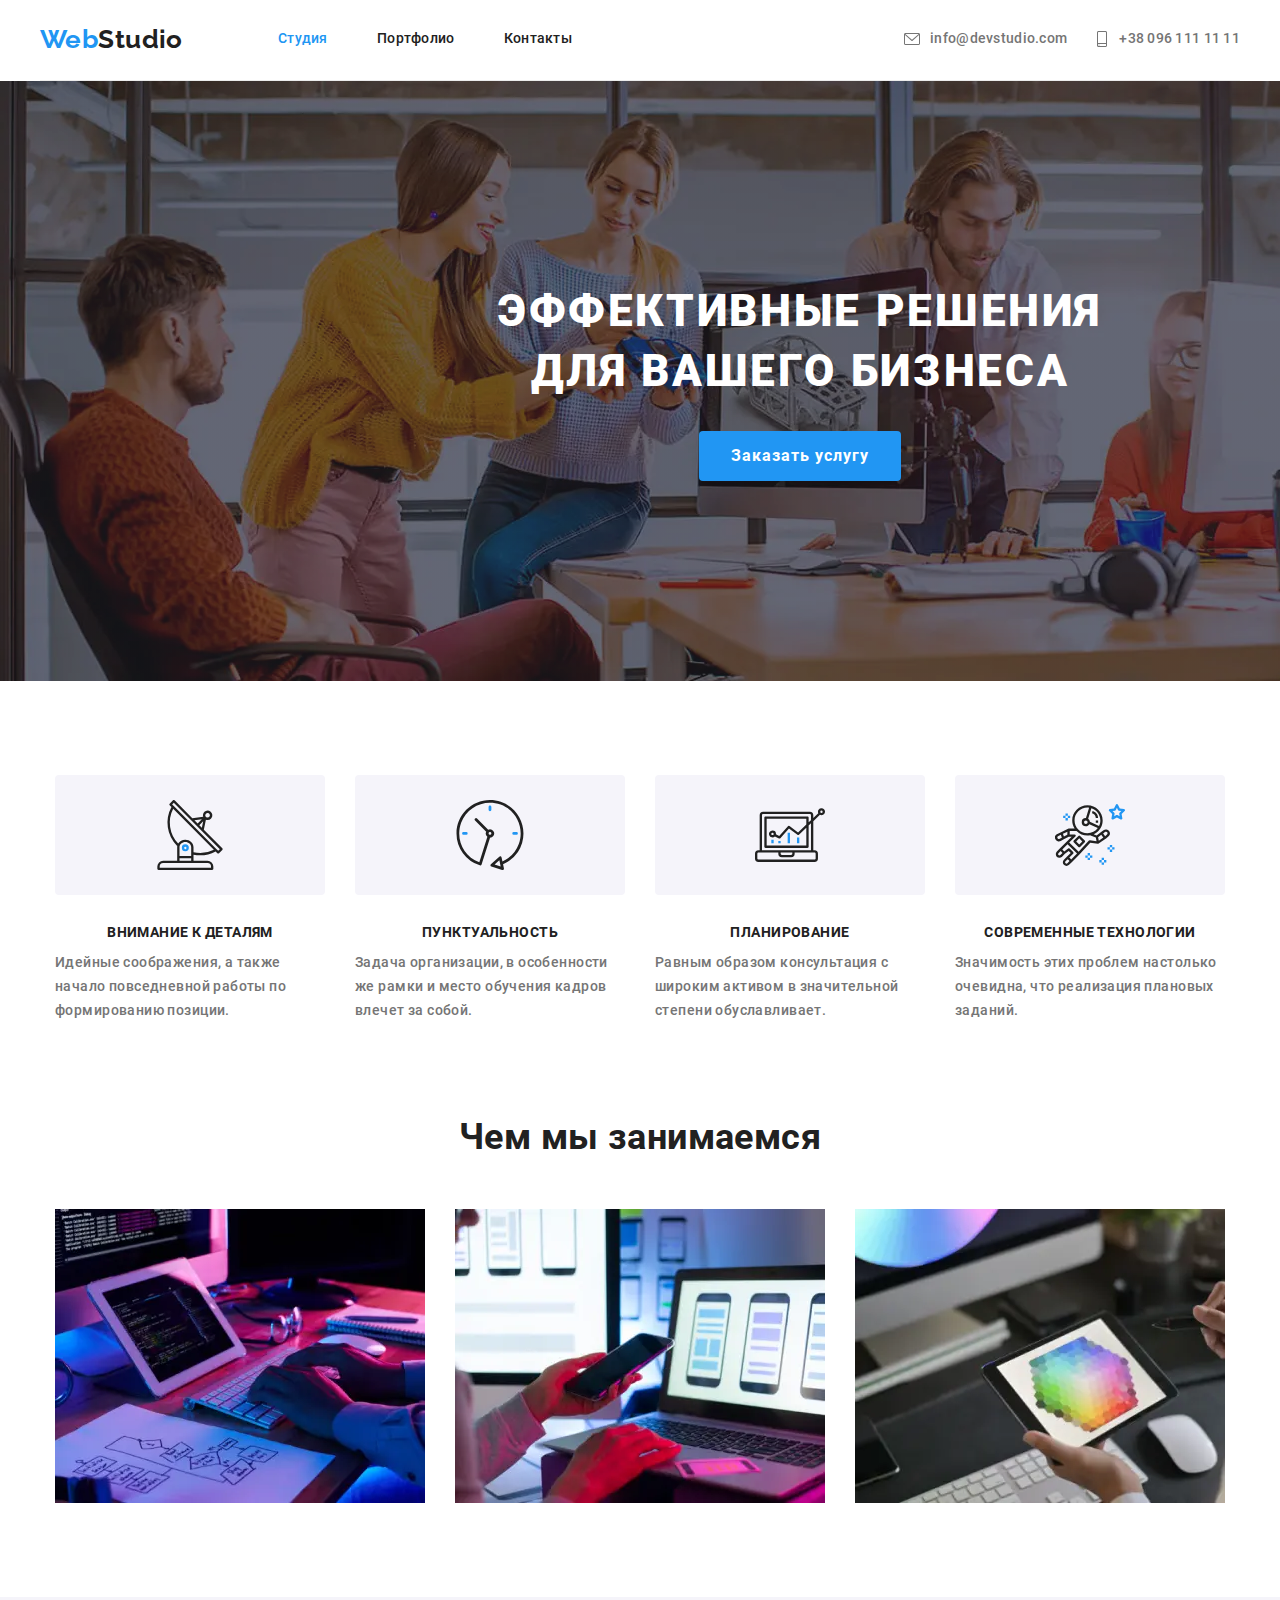
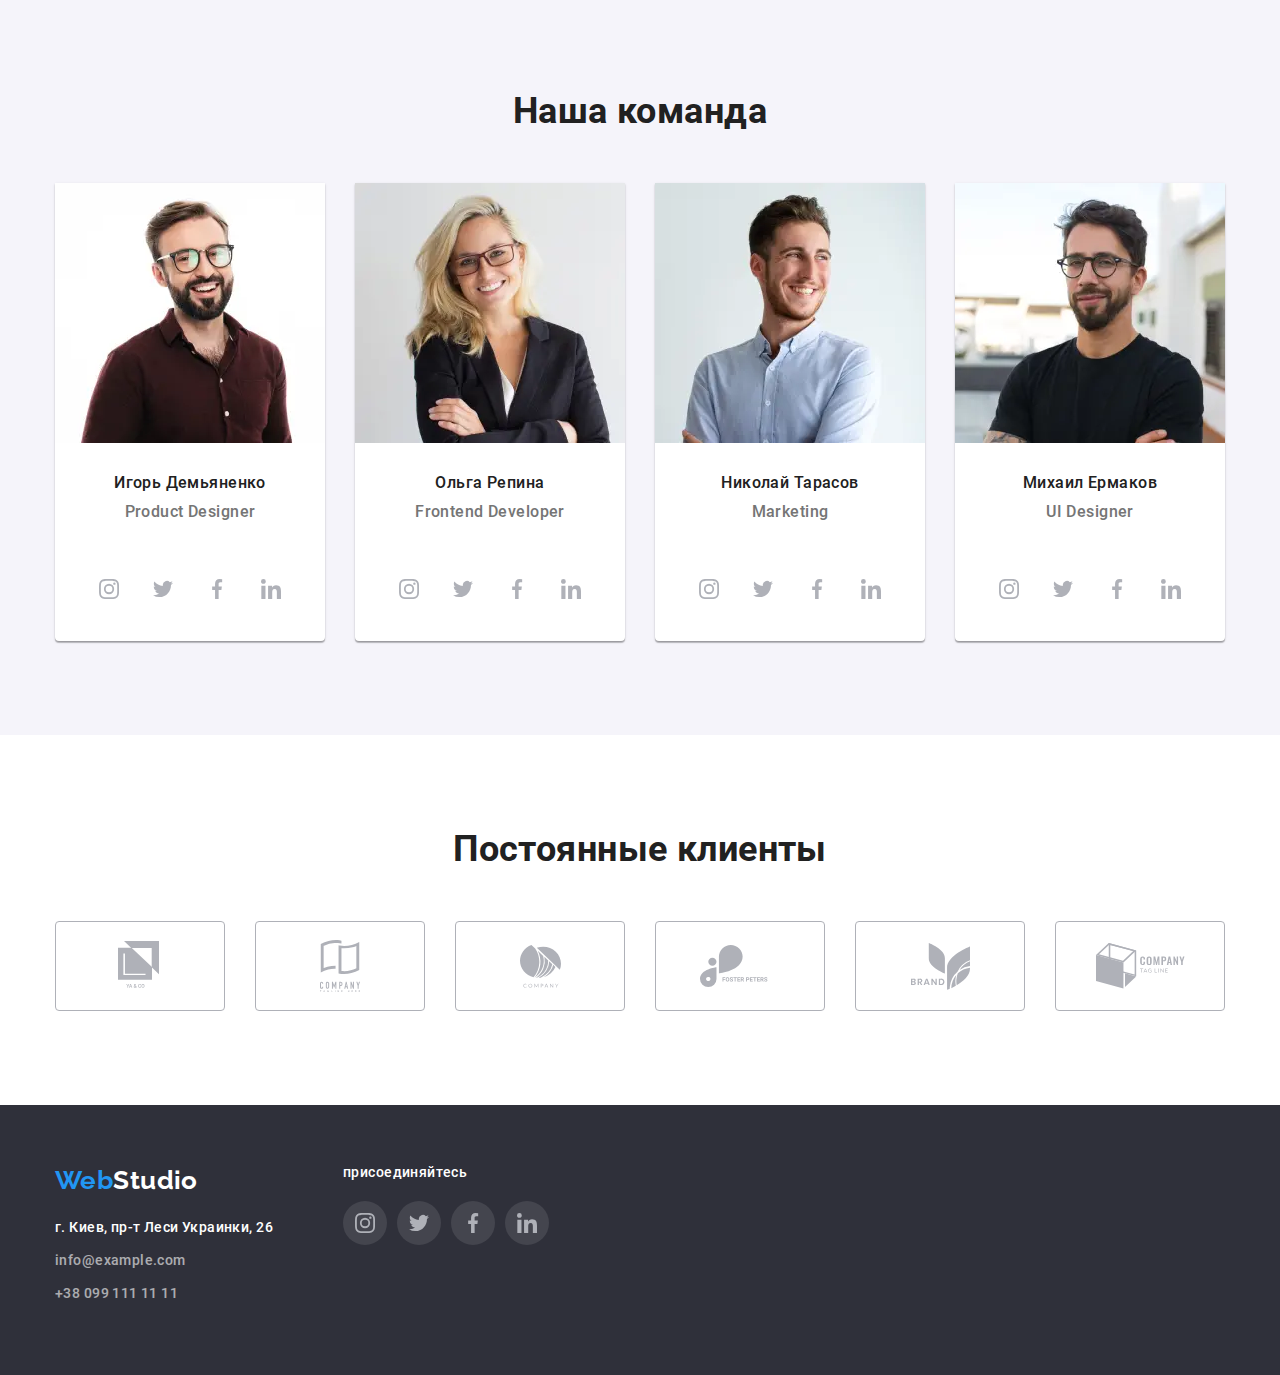
==== index.html @ 7d98d50f "Update index.html" ====
<!DOCTYPE html>
<html lang="ru-RU">
<head>
    <meta charset="UTF-8">
    <meta name="viewport" content="width=device-width, initial-scale=1.0">
    <link href="https://fonts.googleapis.com/css2?family=Raleway:wght@700&display=swap" rel="stylesheet">
    <link rel="stylesheet" href="https://cdnjs.cloudflare.com/ajax/libs/modern-normalize/1.0.0/modern-normalize.css">
    <link rel="stylesheet" href="./css/style.css">
    <title>Главная</title>
</head>
<body>
    <header>
        <div class="container flex-row">
            <nav>
                <a href="./index.html" class="logo"><span>Web</span>Studio</a>
                <ul class="main-links">
                    <li><a href="./index.html" class="active">Студия</a></li>
                    <li><a href="./portfolio.html">Портфолио</a></li>
                    <li><a href="./contacts.html">Контакты</a></li>
                </ul>
            </nav>
            <ul class="main-mail-tel">
                <li><a href="mailto:info@devstudio.com">
                        <svg class="main-mail">
                            <use href="../img/sprite-min.svg#envelope"></use>
                        </svg>
                        info@devstudio.com
                    </a>
                </li>
                <li><a href="tel:+380961111111">
                        <svg class="main-tel">
                            <use href="../img/sprite-min.svg#smartphone"></use>
                        </svg>
                        +38 096 111 11 11
                    </a>
                </li>
            </ul> 
        </div>
    </header>
    <main>
        <section class="bussines-solution">
            <div class="container hero">
                    <div class="content"> 
                    <h1>Эффективные решения для вашего бизнеса</h1>
                    <button type="button">Заказать услугу</button>
                </div>
            </div>
        </section>
        <section class="features">
            <div class="container">
                    <ul class="flex-row">
                        <li>
                            <div class="features-ico">
                                <svg class="features-ico-svg">
                                    <use href="../img/sprite-min.svg#antenna"></use>
                                </svg>
                            </div>
                            <h2 class="title">Внимание к деталям</h2>
                            <p>Идейные соображения, а также начало повседневной работы по формированию позиции.</p>
                        </li>
                        <li>
                            <div class="features-ico">
                                <svg class="features-ico-svg">
                                    <use href="../img/sprite-min.svg#clock"></use>
                                </svg>
                            </div>
                            <h2 class="title">Пунктуальность</h2>
                            <p>Задача организации, в особенности же рамки и место обучения кадров влечет за собой.</p>
                        </li>
                        <li>
                            <div class="features-ico">
                                <svg class="features-ico-svg">
                                    <use href="../img/sprite-min.svg#diagram"></use>
                                </svg>
                            </div>
                            <h2 class="title">Планирование</h2>
                            <p>Равным образом консультация с широким активом в значительной степени обуславливает.</p>
                        </li>
                        <li>
                            <div class="features-ico">
                                <svg class="features-ico-svg">
                                    <use href="../img/sprite-min.svg#astronaut"></use>
                                </svg>
                            </div>
                            <h2 class="title">Современные технологии</h2>
                            <p>Значимость этих проблем настолько очевидна, что реализация плановых заданий.</p>
                        </li>
                    </ul>
                    
            </div>   
        </section>    
        <section class="what-we-do">
            <div class="container">    
                <h2 class="title">Чем мы занимаемся</h2>
                <ul class="flex-row">
                    <li><img src="./img/box1.webp" alt="box1" width="370"></li>
                    <li><img src="./img/box2.webp" alt="box2" width="370"></li>
                    <li><img src="./img/box3.webp" alt="box3" width="370"></li>
                </ul>
            </div>
        </section>
        <section class="our-team">
            <div class="container">
                <h2 class="title">Наша команда</h2>
                <ul class="flex-row">
                    <li class="our-team-list">
                        <img src="./img/team/team_card1.webp" alt="team_card1" width="270">
                        <div class="our-team--info">
                            <span class="our-team--info-name">Игорь Демьяненко</span>
                            <span>Product Designer</span>
                        </div>
                        <div class="our-team--info-soc">
                            <ul class="flex-row">
                                <li>
                                    <a class="our-team--info-soclink" href="instagram.com">
                                        <svg class="soc-svg">
                                            <use href="../img/sprite-min.svg#instagram"></use>
                                        </svg>
                                    </a>
                                </li>
                                <li>
                                    <a class="our-team--info-soclink" href="twitter.com">
                                        <svg class="soc-svg">
                                            <use href="../img/sprite-min.svg#twitter"></use>
                                        </svg>
                                    </a>
                                </li>
                                <li>
                                    <a class="our-team--info-soclink" href="facebook.com">
                                        <svg class="soc-svg">
                                            <use href="../img/sprite-min.svg#facebook"></use>
                                        </svg>
                                    </a>
                                </li>
                                <li>
                                    <a class="our-team--info-soclink" href="linkedin.com">
                                        <svg class="soc-svg">
                                            <use href="../img/sprite-min.svg#linkedin"></use>
                                        </svg>
                                    </a>
                                </li>
                            </ul>
                        </div>
                    </li>
                    <li class="our-team-list">
                        <img src="./img/team/team_card2.webp" alt="team_card2" width="270">
                        <div class="our-team--info">
                            <span class="our-team--info-name">Ольга Репина</span>
                            <span>Frontend Developer</span>
                        </div>
                        <div class="our-team--info-soc">
                            <ul class="flex-row">
                                <li>
                                    <a class="our-team--info-soclink" href="instagram.com">
                                        <svg class="soc-svg">
                                            <use href="../img/sprite-min.svg#instagram"></use>
                                        </svg>
                                    </a>
                                </li>
                                <li>
                                    <a class="our-team--info-soclink" href="twitter.com">
                                        <svg class="soc-svg">
                                            <use href="../img/sprite-min.svg#twitter"></use>
                                        </svg>
                                    </a>
                                </li>
                                <li>
                                    <a class="our-team--info-soclink" href="facebook.com">
                                        <svg class="soc-svg">
                                            <use href="../img/sprite-min.svg#facebook"></use>
                                        </svg>
                                    </a>
                                </li>
                                <li>
                                    <a class="our-team--info-soclink" href="linkedin.com">
                                        <svg class="soc-svg">
                                            <use href="../img/sprite-min.svg#linkedin"></use>
                                        </svg>
                                    </a>
                                </li>
                            </ul>
                        </div>
                    </li>
                    <li class="our-team-list">
                        <img src="./img/team/team_card3.webp" alt="team_card3" width="270">
                        <div class="our-team--info">
                            <span class="our-team--info-name">Николай Тарасов</span>
                            <span>Marketing</span>
                        </div>
                        <div class="our-team--info-soc">
                            <ul class="flex-row">
                                <li>
                                    <a class="our-team--info-soclink" href="instagram.com">
                                        <svg class="soc-svg">
                                            <use href="../img/sprite-min.svg#instagram"></use>
                                        </svg>
                                    </a>
                                </li>
                                <li>
                                    <a class="our-team--info-soclink" href="twitter.com">
                                        <svg class="soc-svg">
                                            <use href="../img/sprite-min.svg#twitter"></use>
                                        </svg>
                                    </a>
                                </li>
                                <li>
                                    <a class="our-team--info-soclink" href="facebook.com">
                                        <svg class="soc-svg">
                                            <use href="../img/sprite-min.svg#facebook"></use>
                                        </svg>
                                    </a>
                                </li>
                                <li>
                                    <a class="our-team--info-soclink" href="linkedin.com">
                                        <svg class="soc-svg">
                                            <use href="../img/sprite-min.svg#linkedin"></use>
                                        </svg>
                                    </a>
                                </li>
                            </ul>
                        </div>
                    </li>
                    <li class="our-team-list">
                        <img src="./img/team/team_card4.webp" alt="team_card4" width="270">
                        <div class="our-team--info">
                            <span class="our-team--info-name">Михаил Ермаков</span>
                            <span>UI Designer</span>
                        </div>
                        <div class="our-team--info-soc">
                            <ul class="flex-row">
                                <li>
                                    <a class="our-team--info-soclink" href="instagram.com">
                                        <svg class="soc-svg">
                                            <use href="../img/sprite-min.svg#instagram"></use>
                                        </svg>
                                    </a>
                                </li>
                                <li>
                                    <a class="our-team--info-soclink" href="twitter.com">
                                        <svg class="soc-svg">
                                            <use href="../img/sprite-min.svg#twitter"></use>
                                        </svg>
                                    </a>
                                </li>
                                <li>
                                    <a class="our-team--info-soclink" href="facebook.com">
                                        <svg class="soc-svg">
                                            <use href="../img/sprite-min.svg#facebook"></use>
                                        </svg>
                                    </a>
                                </li>
                                <li>
                                    <a class="our-team--info-soclink" href="linkedin.com">
                                        <svg class="soc-svg">
                                            <use href="../img/sprite-min.svg#linkedin"></use>
                                        </svg>
                                    </a>
                                </li>
                            </ul>
                        </div>
                    </li>
                </ul>
            </div>
        </section>
        <section class="partnership">
            <div class="container">
                <h2 class="title">Постоянные клиенты</h2>
                <ul class="flex-row parthership-list">
                    <li>
                        <a href="" class="partner-link">
                            <svg class="partner-svg logo-1">
                                <use href="../img/sprite-min.svg#logo-1"></use>
                            </svg>
                        </a>
                    </li>
                    <li>
                        <a href="" class="partner-link">
                            <svg class="partner-svg logo-2">
                                <use href="../img/sprite-min.svg#logo-2"></use>
                            </svg>
                        </a>
                    </li>
                    <li>
                        <a href="" class="partner-link">
                            <svg class="partner-svg logo-3">
                                <use href="../img/sprite-min.svg#logo-3"></use>
                            </svg>
                        </a>
                    </li>
                    <li>
                        <a href="" class="partner-link">
                            <svg class="partner-svg logo-4">
                                <use href="../img/sprite-min.svg#logo-4"></use>
                            </svg>
                        </a>
                    </li>
                    <li>
                        <a href="" class="partner-link">
                            <svg class="partner-svg logo-5">
                                <use href="../img/sprite-min.svg#logo-5"></use>
                            </svg>
                        </a>
                    </li>
                    <li>
                        <a href="" class="partner-link">
                            <svg class="partner-svg logo-6">
                                <use href="../img/sprite-min.svg#logo-6"></use>
                            </svg>
                        </a>
                    </li>
                </ul>
            </div>
        </section>
    </main>
    <footer>
        <div class="container flex-row">
            <div class="flex-col">
                <a href="./index.html" class="footer logo"><span>Web</span>Studio</a>
                <address>
                    <ul class="flex-col">
                        <li class="address"> г. Киев, пр-т Леси Украинки, 26</li>
                        <li class="footer-mail-tel"><a href="mailto:info@example.com">info@example.com</a></li>
                        <li class="footer-mail-tel"><a href="tel:+380991111111">+38 099 111 11 11</a></li>
                    </ul>
                </address>
            </div>
                
            <div class="footer-soc">
                <span>присоединяйтесь</span>
                <ul class="flex-row">
                    <li>
                        <a class="footer-soclink" href="instagram.com">
                            <svg class="soc-svg">
                                <use href="../img/sprite-min.svg#instagram"></use>
                            </svg>
                        </a>
                    </li>
                    <li>
                        <a class="footer-soclink" href="twitter.com">
                            <svg class="soc-svg">
                                <use href="../img/sprite-min.svg#twitter"></use>
                            </svg>
                        </a>
                    </li>
                    <li>
                        <a class="footer-soclink" href="facebook.com">
                            <svg class="soc-svg">
                                <use href="../img/sprite-min.svg#facebook"></use>
                            </svg>
                        </a>
                    </li>
                    <li>
                        <a class="footer-soclink" href="linkedin.com">
                            <svg class="soc-svg">
                                <use href="../img/sprite-min.svg#linkedin"></use>
                            </svg>
                        </a>
                    </li>
                </ul>
            </div>
        </div>

    </footer>
</body>
</html>
---- css/style.css ----
html { box-sizing: border-box;}
*, *:before, *:after {
    box-sizing: inherit;
    
}
ul {margin:0;padding:0;list-style: none;}
img {display: block;}
a {color:inherit;}
a,a:hover,a:focus {text-decoration: none;}
button{border: none;color: currentColor;}
/* roboto-regular - latin_cyrillic */
@font-face {
  font-family: 'Roboto';
  font-style: normal;
  font-weight: 400;
  src: url('../fonts/roboto/roboto-v20-latin_cyrillic-regular.eot'); /* IE9 Compat Modes */
  src: local('Roboto'), local('Roboto-Regular'),
       url('../fonts/roboto/roboto-v20-latin_cyrillic-regular.eot?#iefix') format('embedded-opentype'), /* IE6-IE8 */
       url('../fonts/roboto/roboto-v20-latin_cyrillic-regular.woff2') format('woff2'), /* Super Modern Browsers */
       url('../fonts/roboto/roboto-v20-latin_cyrillic-regular.woff') format('woff'), /* Modern Browsers */
       url('../fonts/roboto/roboto-v20-latin_cyrillic-regular.ttf') format('truetype'), /* Safari, Android, iOS */
       url('../fonts/roboto/roboto-v20-latin_cyrillic-regular.svg#Roboto') format('svg'); /* Legacy iOS */
}
/* roboto-500 - latin_cyrillic */
@font-face {
  font-family: 'Roboto';
  font-style: normal;
  font-weight: 500;
  src: url('../fonts/roboto/roboto-v20-latin_cyrillic-500.eot'); /* IE9 Compat Modes */
  src: local('Roboto Medium'), local('Roboto-Medium'),
       url('../fonts/roboto/roboto-v20-latin_cyrillic-500.eot?#iefix') format('embedded-opentype'), /* IE6-IE8 */
       url('../fonts/roboto/roboto-v20-latin_cyrillic-500.woff2') format('woff2'), /* Super Modern Browsers */
       url('../fonts/roboto/roboto-v20-latin_cyrillic-500.woff') format('woff'), /* Modern Browsers */
       url('../fonts/roboto/roboto-v20-latin_cyrillic-500.ttf') format('truetype'), /* Safari, Android, iOS */
       url('../fonts/roboto/roboto-v20-latin_cyrillic-500.svg#Roboto') format('svg'); /* Legacy iOS */
}
/* roboto-700 - latin_cyrillic */
@font-face {
  font-family: 'Roboto';
  font-style: normal;
  font-weight: 700;
  src: url('../fonts/roboto/roboto-v20-latin_cyrillic-700.eot'); /* IE9 Compat Modes */
  src: local('Roboto Bold'), local('Roboto-Bold'),
       url('../fonts/roboto/roboto-v20-latin_cyrillic-700.eot?#iefix') format('embedded-opentype'), /* IE6-IE8 */
       url('../fonts/roboto/roboto-v20-latin_cyrillic-700.woff2') format('woff2'), /* Super Modern Browsers */
       url('../fonts/roboto/roboto-v20-latin_cyrillic-700.woff') format('woff'), /* Modern Browsers */
       url('../fonts/roboto/roboto-v20-latin_cyrillic-700.ttf') format('truetype'), /* Safari, Android, iOS */
       url('../fonts/roboto/roboto-v20-latin_cyrillic-700.svg#Roboto') format('svg'); /* Legacy iOS */
}
/* roboto-900 - latin_cyrillic */
@font-face {
  font-family: 'Roboto';
  font-style: normal;
  font-weight: 900;
  src: url('../fonts/roboto/roboto-v20-latin_cyrillic-900.eot'); /* IE9 Compat Modes */
  src: local('Roboto Black'), local('Roboto-Black'),
       url('../fonts/roboto/roboto-v20-latin_cyrillic-900.eot?#iefix') format('embedded-opentype'), /* IE6-IE8 */
       url('../fonts/roboto/roboto-v20-latin_cyrillic-900.woff2') format('woff2'), /* Super Modern Browsers */
       url('../fonts/roboto/roboto-v20-latin_cyrillic-900.woff') format('woff'), /* Modern Browsers */
       url('../fonts/roboto/roboto-v20-latin_cyrillic-900.ttf') format('truetype'), /* Safari, Android, iOS */
       url('../fonts/roboto/roboto-v20-latin_cyrillic-900.svg#Roboto') format('svg'); /* Legacy iOS */
}

:root {
    --document-background:#E5E5E5;
    --white: #fff;
    --active-link: #2196F3;
    --text-dark:#212121;
    --text-grey:#757575;
    --background-dark:#2F303A;
    --background-grey:#F5F4FA;
    --border-grey:#eee;
    --svg-fill: #AFB1B8;
}

html {
    width: 100%;
    background: var(--document-background);
}
body {
    font: 500 14px/1.14 Roboto;
    letter-spacing: 0.03em;
    color: var(--text-grey);
    background:var(--white);
}
header {
    width: 100%;
    
    
}
header .container {
    padding: 24px 0 25px;
    border-bottom: 1px solid #ECECEC;
}
.hidden {
    position: absolute !important;
    clip: rect(1px 1px 1px 1px);
    clip: rect(1px, 1px, 1px, 1px);
    padding: 0 !important;
    border: 0 !important;
    height: 1px !important;
    width: 1px !important;
    overflow: hidden;
}
.container {
    width: 1200px;
    margin: 0 auto;
    padding: 0 15px;
}
.flex-row {
    display: flex;
    justify-content: space-between;
}
.flex-col {
    display: flex;
    flex-direction: column;
}
nav {
    display: flex;
    justify-content: space-between;
    align-items: center;
    width: 532px;

}
.logo {
    width: 145px;
    color: var(--text-dark);
    font: 700 26px/1.19 'Raleway', sans-serif;
}

.logo span {color: var(--active-link);}

.main-links {
    display: flex;
    justify-content: space-between;
    width: 294px;
    padding: 0;
}

.main-links li a {color: var(--text-dark);letter-spacing: 0.02em;}
.main-links li a:hover,
.main-links li a:focus,
.main-links li a.active {
    color: var(--active-link);
}
.main-mail-tel {
    display: flex;
    justify-content: space-between;
    align-items: center;
    letter-spacing: 0.02em;
}
.main-mail-tel li:not(:last-child) {
    margin-right: 30px;
}
.main-mail-tel li a {
    display: flex;
    justify-content: center;
    align-items: center;
}
.main-mail-tel li a:hover,
.main-mail-tel li a:focus,
.main-mail-tel li a:hover svg,
.main-mail-tel li a:focus svg{
    color: var(--active-link);
    fill: var(--active-link);
}
.main-mail {
    display: block;
    width: 16px;
    height: 12px;
    margin-right: 10px;
    fill: var(--text-grey);
}
.main-tel {
    display: block;
    width: 12px;
    height: 16px;
    margin-right: 10px;
    fill: var(--text-grey);
}
.title {
    margin-top: 0;
    margin-bottom: 50px;
    color: var(--text-dark);
    font-size: 36px;
    line-height: 1.166;
    text-align: center;
}
.bussines-solution {
    width: 100%;
    text-align: center;
}
.bussines-solution .content {
    padding: 200px 0;
}
.hero {
    width: 1600px;;
    background: linear-gradient(rgba(47, 48, 58, 0.4), rgba(47, 48, 58, 0.4) 100%), url('../img/hero-img.webp') center no-repeat;
    background-size: contain;
}
.bussines-solution h1 {
    width: 696px;
    margin: 0 auto 30px;
    color: var(--white);
    text-align: center;
    font: 900 44px/1.37 Roboto;
    letter-spacing: 0.06em;
    text-transform: uppercase;
}
.bussines-solution button {
    padding: 10px 32px;
    color: var(--white);
    font: 700 16px/1.875 Roboto;
    letter-spacing: 0.06em;
    border-radius: 4px;
    background: var(--active-link);
    box-shadow: 0px 4px 4px rgba(0, 0, 0, 0.15);
}
.bussines-solution button:hover,
.bussines-solution button:focus {
    color: var(--active-link);
    border: 1px solid currentColor;
    background: var(--white);
    padding: 9px 31px;
}
.features {
    padding: 94px 0 47px;
    letter-spacing: 0.03em;
}
.features-ico {
    display: flex;
    justify-content: center;
    align-items: center;
    background: #F5F4FA;
    border-radius: 4px;
    text-align: center;
    padding: 25px 0;
    margin-bottom: 30px;
}
.features-ico-svg {
    display: block;
    width: 70px;
    height: 70px;
}
.features .title {
    margin: 0 0 10px;
    color: var(--text-dark);
    font: inherit;
    font-weight: 700;
    text-transform: uppercase;
}
.features li {width: 270px;}

.features p {
    margin: 0;
    line-height: 1.71;
}
.what-we-do {
    padding: 47px 0 94px;
    text-align: center;
}
.what-we-do h2 {margin: 0 auto 50px;}

.what-we-do li {width: 370px;}

.our-team {
    padding: 94px 0;
    background: var(--background-grey);
    text-align: center;
}

.our-team-list {
    width: 270px;
    padding-bottom: 30px;
    background: var(--white);
    box-shadow: 0px 1px 3px rgba(0, 0, 0, 0.12), 0px 1px 1px rgba(0, 0, 0, 0.14), 0px 2px 1px rgba(0, 0, 0, 0.2);
    border-radius: 0px 0px 4px 4px;
}
.our-team--info {
    display: flex;
    flex-direction: column;
    margin-bottom: 16px;
    padding: 30px 0;
    font: 500 16px/1.187 Roboto;
}

.our-team--info-soc {
    padding: 0 32px;
}
.our-team--info-soclink {
    display: flex;
    justify-content: center;
    align-items: center;
    width: 44px;
    height: 44px;

    
}
.soc-svg {
    display: block;
    width: 20px;
    height: 20px;
    fill: var(--svg-fill);
    
}
.our-team--info-soclink:hover,
.our-team--info-soclink:focus {
    border-radius: 50%;
    background: var(--active-link);
    
}
.our-team--info-soclink:hover .soc-svg,
.our-team--info-soclink:focus .soc-svg {
    fill: var(--white);
}
.our-team--info-name {
    margin-bottom: 10px;
    color: var(--text-dark);
}

.filter {
    display: flex;
    justify-content: center;
    margin-bottom: 50px;
}   
.filter button {
    margin-right: 8px;
    padding: 6px 22px;
    border-radius: 4px;
    text-align: center;
    color: var(--text-dark); 
    font: 16px/1.62 Roboto;
    background: var(--background-grey);
}
.filter button:hover,
.filter button:focus {
    color: var(--white);
    background: var(--active-link);
    box-shadow: 0px 3px 1px rgba(0, 0, 0, 0.1), 0px 1px 2px rgba(0, 0, 0, 0.08), 0px 2px 2px rgba(0, 0, 0, 0.12);
}
.portfolio {
    padding: 94px 0 64px;
}
.portfolio-list {
    display: flex;
    flex-wrap: wrap;
    justify-content: space-between;
    align-content: space-between;
    
    /* margin: 50px -30px -30px 0; */
}
.portfolio-list-item:hover {
    box-shadow: 0px 1px 1px rgba(0, 0, 0, 0.12), 0px 4px 4px rgba(0, 0, 0, 0.06), 1px 4px 6px rgba(0, 0, 0, 0.16);
}
.portfolio-list-item {
    width: 370px;
    margin-bottom: 30px;
    border: 1px solid var(--border-grey);
}
.portfolio-list-item img {
    display: block;
    width: 370px;
    height: 294px;
}
.portfolio-list-item-info {
    margin: 20px 24px;
    flex-direction: column;    
}
.portfolio-list-item-info li {
    margin-bottom: 4px;  
    font-weight: 700;
    font-size: 18px;
    line-height: 2;
    letter-spacing: 0.06em;
    color: var(--text-dark);
}
.portfolio-list-item-info li:last-child {   
    font-weight: normal;
    font-size: 16px;
    line-height: 1.875;
    letter-spacing: 0.03em;
    color: var(--text-grey);
}
.partnership {
    padding: 94px 0;
}
.partnership h2 {
    margin-bottom: 50px;
}
.parthership-list li:not(:last-child){
    margin-right: 30px;
}
.partner-link {
    display: flex;
    justify-content: center;
    align-items: center;
    text-align: center;
    border: 1px solid var(--svg-fill);
    border-radius: 4px;
    width: 170px;
    height: 90px;
}
.partner-link:hover,
.partner-link:focus {
    border: 1px solid var(--active-link);
}
.partner-link:hover .partner-svg,
.partner-link:focus .partner-svg {
    fill: var(--active-link);
}
.partner-svg {
    display: block;
    fill: var(--svg-fill);
}
.partner-svg.logo-1 {
    width:45px;
    height:50px; 
}
.partner-svg.logo-2 {
    width:40px;
    height:52px; 
}
.partner-svg.logo-3 {
    width:41px;
    height:43px; 
}
.partner-svg.logo-4 {
    width:80px;
    height:43px; 
}
.partner-svg.logo-5 {
    width:59px;
    height:47px; 
}
.partner-svg.logo-6 {
    width:89px;
    height:46px; 
}

footer {
    padding:  60px 0 60px;
    background: var(--background-dark);
}
footer address {
    margin-right: 70px;
}
address li { margin-bottom: 9px;}
address li, address a {
    color: var(--white);
    font-style: normal;
    line-height: 1.71;
}

.footer-mail-tel a{opacity: 0.6;}
.footer-mail-tel a:hover,
.footer-mail-tel a:focus{
    color: var(--active-link);
    opacity: 1;
}
.footer.logo {
    margin-bottom: 20px;
    color: var(--white);
}
footer .container {
    justify-content: flex-start;
}
.footer-soc span {
    display: block;
    margin-bottom: 20px;
    color: var(--white);
}
.footer-soc li:not(:last-child) {
    margin-right: 10px;
}
.footer-soclink {
    display: flex;
    justify-content: center;
    align-items: center;
    width: 44px;
    height: 44px;  
    background: rgba(255, 255, 255, 0.1);
    border-radius: 50%;
}
.footer-soclink:hover,
.footer-soclink:focus {
    background: var(--active-link);  
}
.soc-svg {
    display: block;
    width: 20px;
    height: 20px;
    fill: var(--svg-fill);
}
.footer-soclink:hover .soc-svg,
.footer-soclink:focus .soc-svg {
    fill: var(--white);
}
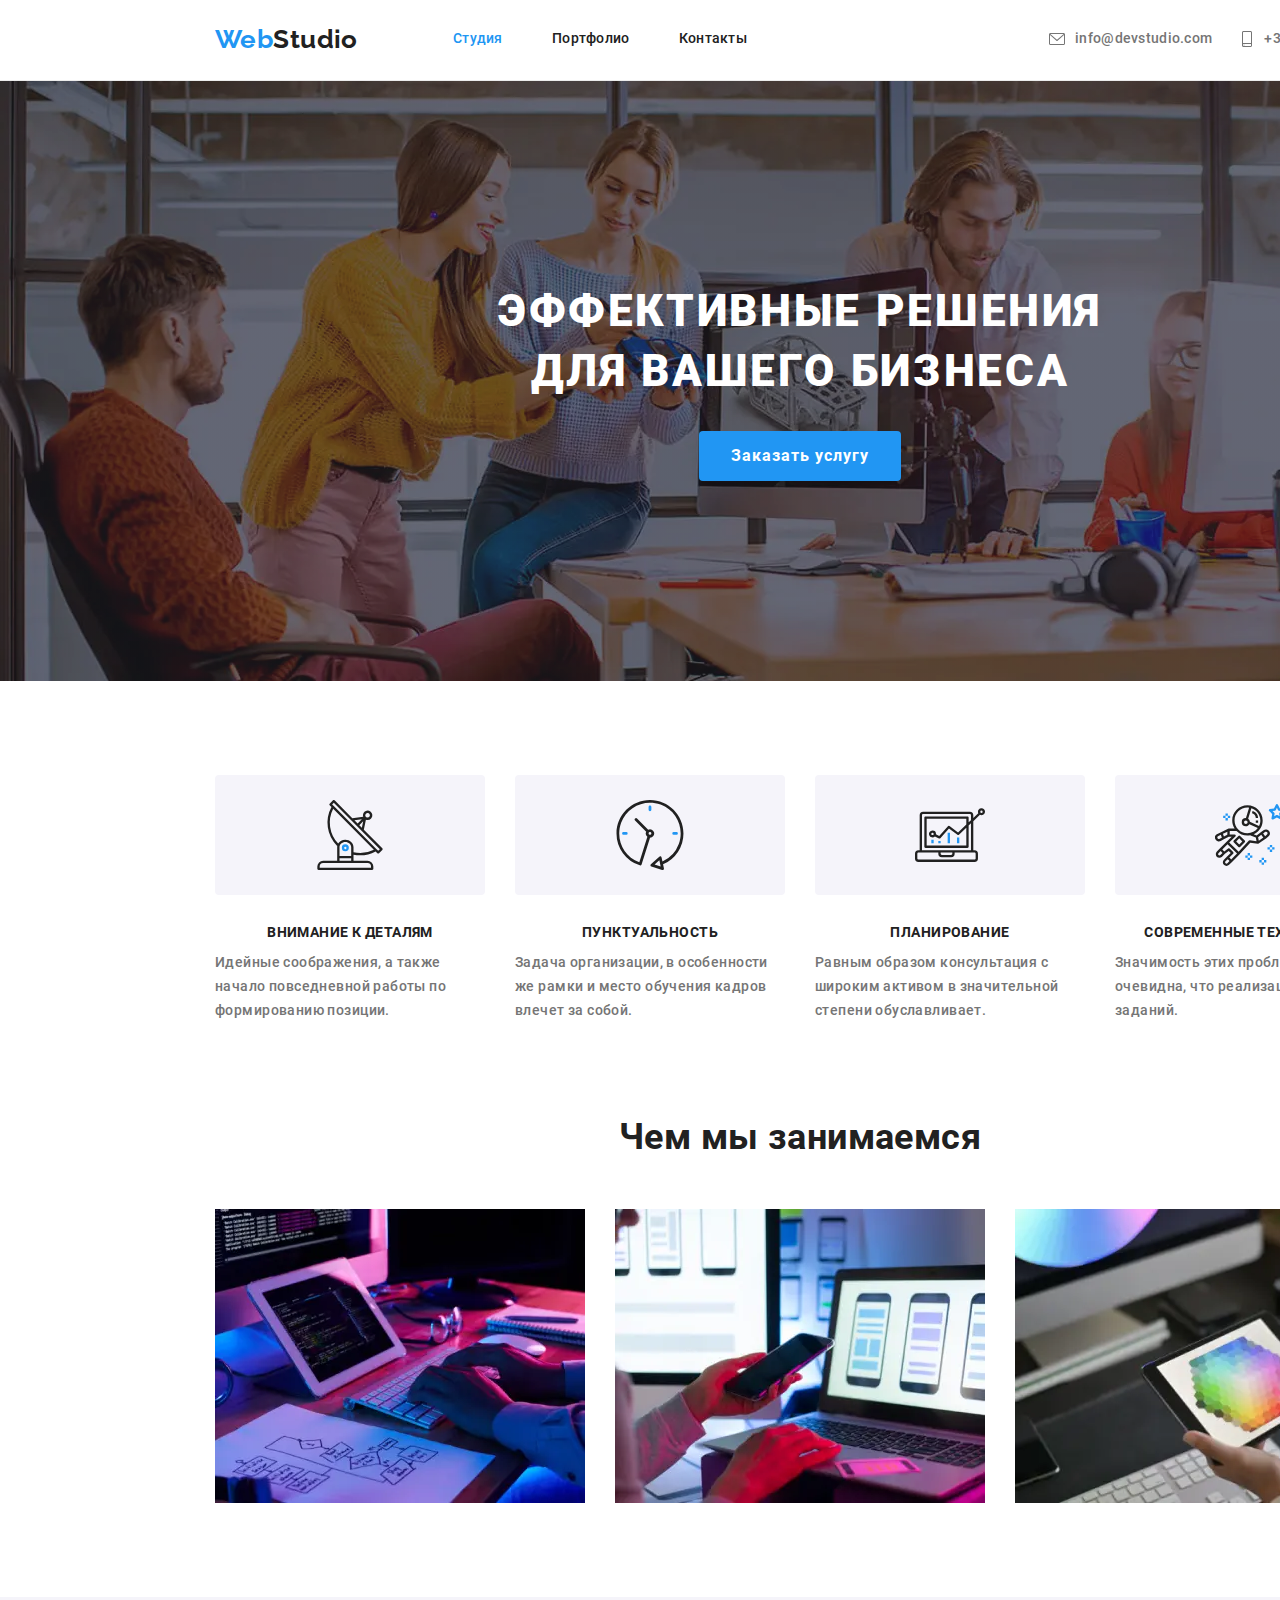
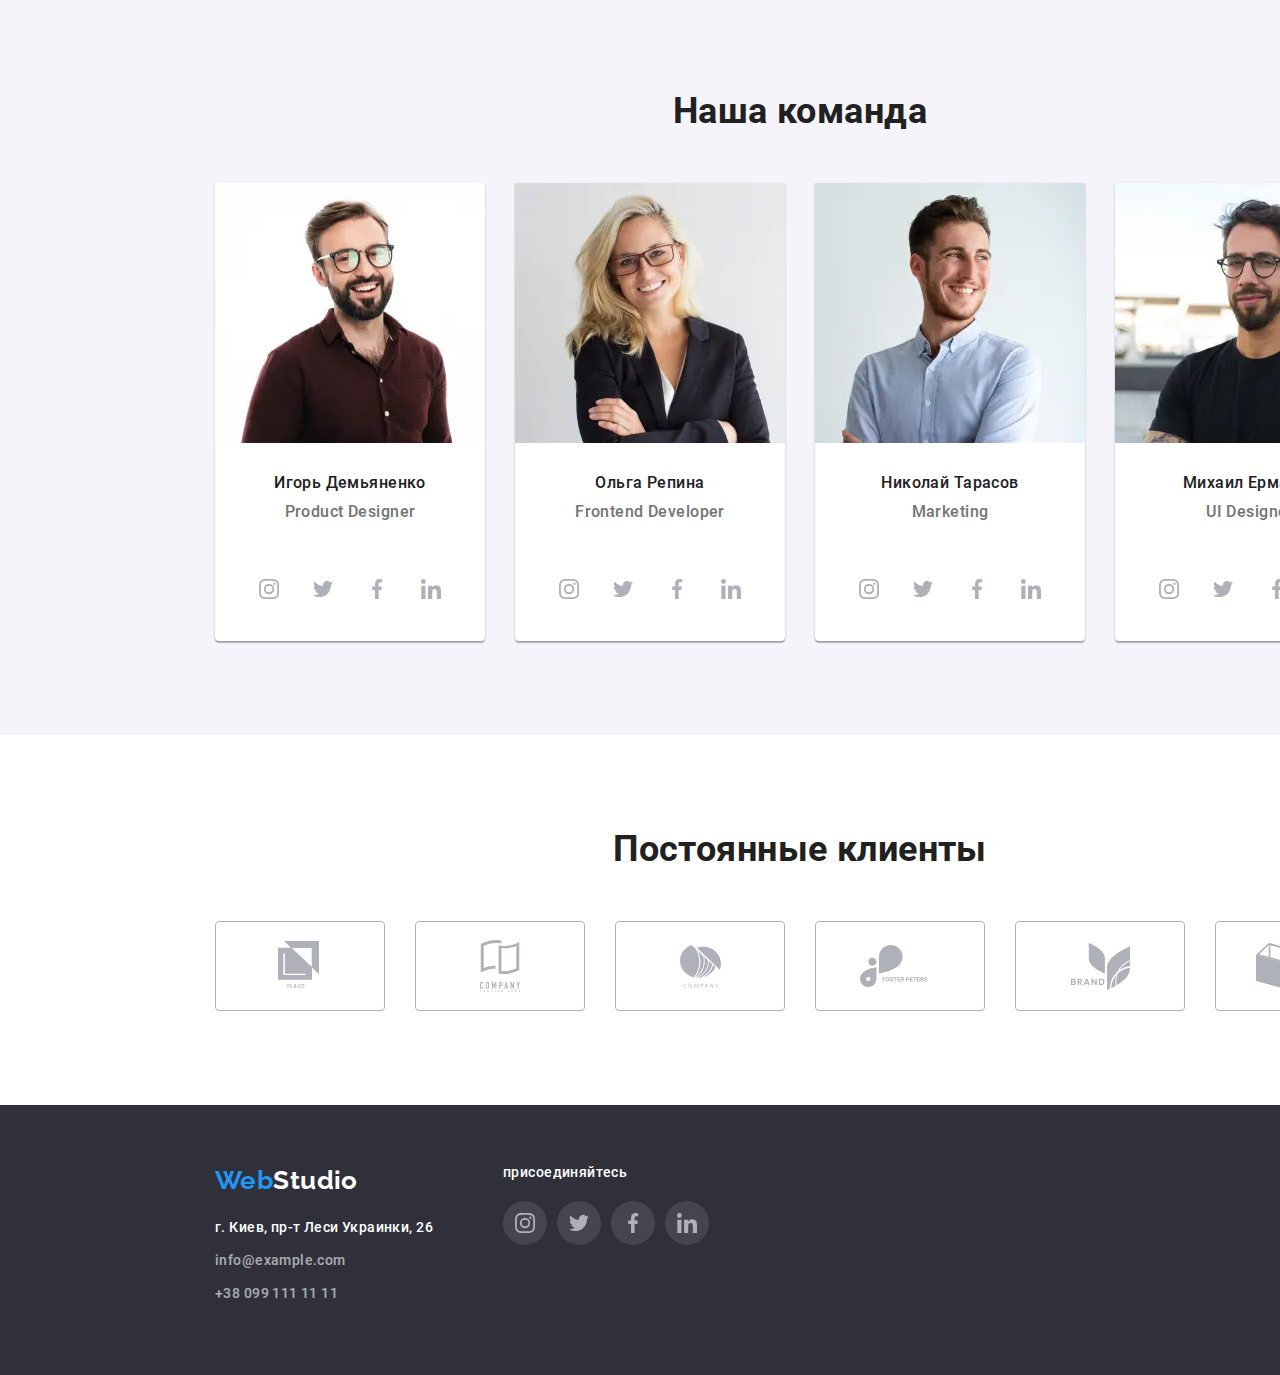
==== commit 7d996eb5: "remove hero width" ====
--- a/index.html
+++ b/index.html
@@ -2,7 +2,7 @@
 <html lang="ru-RU">
 <head>
     <meta charset="UTF-8">
-    <meta name="viewport" content="width=device-width, initial-scale=1.0">
+    <meta name="viewport" content="width=1600, initial-scale=1.0">
     <link href="https://fonts.googleapis.com/css2?family=Raleway:wght@700&display=swap" rel="stylesheet">
     <link rel="stylesheet" href="https://cdnjs.cloudflare.com/ajax/libs/modern-normalize/1.0.0/modern-normalize.css">
     <link rel="stylesheet" href="./css/style.css">
@@ -22,14 +22,14 @@
             <ul class="main-mail-tel">
                 <li><a href="mailto:info@devstudio.com">
                         <svg class="main-mail">
-                            <use href="../img/sprite-min.svg#envelope"></use>
+                            <use href="./img/sprite-min.svg#envelope"></use>
                         </svg>
                         info@devstudio.com
                     </a>
                 </li>
                 <li><a href="tel:+380961111111">
                         <svg class="main-tel">
-                            <use href="../img/sprite-min.svg#smartphone"></use>
+                            <use href="./img/sprite-min.svg#smartphone"></use>
                         </svg>
                         +38 096 111 11 11
                     </a>
@@ -39,7 +39,7 @@
     </header>
     <main>
         <section class="bussines-solution">
-            <div class="container hero">
+            <div class="container">
                     <div class="content"> 
                     <h1>Эффективные решения для вашего бизнеса</h1>
                     <button type="button">Заказать услугу</button>
@@ -52,7 +52,7 @@
                         <li>
                             <div class="features-ico">
                                 <svg class="features-ico-svg">
-                                    <use href="../img/sprite-min.svg#antenna"></use>
+                                    <use href="./img/sprite-min.svg#antenna"></use>
                                 </svg>
                             </div>
                             <h2 class="title">Внимание к деталям</h2>
@@ -61,7 +61,7 @@
                         <li>
                             <div class="features-ico">
                                 <svg class="features-ico-svg">
-                                    <use href="../img/sprite-min.svg#clock"></use>
+                                    <use href="./img/sprite-min.svg#clock"></use>
                                 </svg>
                             </div>
                             <h2 class="title">Пунктуальность</h2>
@@ -70,7 +70,7 @@
                         <li>
                             <div class="features-ico">
                                 <svg class="features-ico-svg">
-                                    <use href="../img/sprite-min.svg#diagram"></use>
+                                    <use href="./img/sprite-min.svg#diagram"></use>
                                 </svg>
                             </div>
                             <h2 class="title">Планирование</h2>
@@ -79,7 +79,7 @@
                         <li>
                             <div class="features-ico">
                                 <svg class="features-ico-svg">
-                                    <use href="../img/sprite-min.svg#astronaut"></use>
+                                    <use href="./img/sprite-min.svg#astronaut"></use>
                                 </svg>
                             </div>
                             <h2 class="title">Современные технологии</h2>
@@ -114,28 +114,28 @@
                                 <li>
                                     <a class="our-team--info-soclink" href="instagram.com">
                                         <svg class="soc-svg">
-                                            <use href="../img/sprite-min.svg#instagram"></use>
+                                            <use href="./img/sprite-min.svg#instagram"></use>
                                         </svg>
                                     </a>
                                 </li>
                                 <li>
                                     <a class="our-team--info-soclink" href="twitter.com">
                                         <svg class="soc-svg">
-                                            <use href="../img/sprite-min.svg#twitter"></use>
+                                            <use href="./img/sprite-min.svg#twitter"></use>
                                         </svg>
                                     </a>
                                 </li>
                                 <li>
                                     <a class="our-team--info-soclink" href="facebook.com">
                                         <svg class="soc-svg">
-                                            <use href="../img/sprite-min.svg#facebook"></use>
+                                            <use href="./img/sprite-min.svg#facebook"></use>
                                         </svg>
                                     </a>
                                 </li>
                                 <li>
                                     <a class="our-team--info-soclink" href="linkedin.com">
                                         <svg class="soc-svg">
-                                            <use href="../img/sprite-min.svg#linkedin"></use>
+                                            <use href="./img/sprite-min.svg#linkedin"></use>
                                         </svg>
                                     </a>
                                 </li>
@@ -153,28 +153,28 @@
                                 <li>
                                     <a class="our-team--info-soclink" href="instagram.com">
                                         <svg class="soc-svg">
-                                            <use href="../img/sprite-min.svg#instagram"></use>
+                                            <use href="./img/sprite-min.svg#instagram"></use>
                                         </svg>
                                     </a>
                                 </li>
                                 <li>
                                     <a class="our-team--info-soclink" href="twitter.com">
                                         <svg class="soc-svg">
-                                            <use href="../img/sprite-min.svg#twitter"></use>
+                                            <use href="./img/sprite-min.svg#twitter"></use>
                                         </svg>
                                     </a>
                                 </li>
                                 <li>
                                     <a class="our-team--info-soclink" href="facebook.com">
                                         <svg class="soc-svg">
-                                            <use href="../img/sprite-min.svg#facebook"></use>
+                                            <use href="./img/sprite-min.svg#facebook"></use>
                                         </svg>
                                     </a>
                                 </li>
                                 <li>
                                     <a class="our-team--info-soclink" href="linkedin.com">
                                         <svg class="soc-svg">
-                                            <use href="../img/sprite-min.svg#linkedin"></use>
+                                            <use href="./img/sprite-min.svg#linkedin"></use>
                                         </svg>
                                     </a>
                                 </li>
@@ -192,28 +192,28 @@
                                 <li>
                                     <a class="our-team--info-soclink" href="instagram.com">
                                         <svg class="soc-svg">
-                                            <use href="../img/sprite-min.svg#instagram"></use>
+                                            <use href="./img/sprite-min.svg#instagram"></use>
                                         </svg>
                                     </a>
                                 </li>
                                 <li>
                                     <a class="our-team--info-soclink" href="twitter.com">
                                         <svg class="soc-svg">
-                                            <use href="../img/sprite-min.svg#twitter"></use>
+                                            <use href="./img/sprite-min.svg#twitter"></use>
                                         </svg>
                                     </a>
                                 </li>
                                 <li>
                                     <a class="our-team--info-soclink" href="facebook.com">
                                         <svg class="soc-svg">
-                                            <use href="../img/sprite-min.svg#facebook"></use>
+                                            <use href="./img/sprite-min.svg#facebook"></use>
                                         </svg>
                                     </a>
                                 </li>
                                 <li>
                                     <a class="our-team--info-soclink" href="linkedin.com">
                                         <svg class="soc-svg">
-                                            <use href="../img/sprite-min.svg#linkedin"></use>
+                                            <use href="./img/sprite-min.svg#linkedin"></use>
                                         </svg>
                                     </a>
                                 </li>
@@ -231,28 +231,28 @@
                                 <li>
                                     <a class="our-team--info-soclink" href="instagram.com">
                                         <svg class="soc-svg">
-                                            <use href="../img/sprite-min.svg#instagram"></use>
+                                            <use href="./img/sprite-min.svg#instagram"></use>
                                         </svg>
                                     </a>
                                 </li>
                                 <li>
                                     <a class="our-team--info-soclink" href="twitter.com">
                                         <svg class="soc-svg">
-                                            <use href="../img/sprite-min.svg#twitter"></use>
+                                            <use href="./img/sprite-min.svg#twitter"></use>
                                         </svg>
                                     </a>
                                 </li>
                                 <li>
                                     <a class="our-team--info-soclink" href="facebook.com">
                                         <svg class="soc-svg">
-                                            <use href="../img/sprite-min.svg#facebook"></use>
+                                            <use href="./img/sprite-min.svg#facebook"></use>
                                         </svg>
                                     </a>
                                 </li>
                                 <li>
                                     <a class="our-team--info-soclink" href="linkedin.com">
                                         <svg class="soc-svg">
-                                            <use href="../img/sprite-min.svg#linkedin"></use>
+                                            <use href="./img/sprite-min.svg#linkedin"></use>
                                         </svg>
                                     </a>
                                 </li>
@@ -269,42 +269,42 @@
                     <li>
                         <a href="" class="partner-link">
                             <svg class="partner-svg logo-1">
-                                <use href="../img/sprite-min.svg#logo-1"></use>
+                                <use href="./img/sprite-min.svg#logo-1"></use>
                             </svg>
                         </a>
                     </li>
                     <li>
                         <a href="" class="partner-link">
                             <svg class="partner-svg logo-2">
-                                <use href="../img/sprite-min.svg#logo-2"></use>
+                                <use href="./img/sprite-min.svg#logo-2"></use>
                             </svg>
                         </a>
                     </li>
                     <li>
                         <a href="" class="partner-link">
                             <svg class="partner-svg logo-3">
-                                <use href="../img/sprite-min.svg#logo-3"></use>
+                                <use href="./img/sprite-min.svg#logo-3"></use>
                             </svg>
                         </a>
                     </li>
                     <li>
                         <a href="" class="partner-link">
                             <svg class="partner-svg logo-4">
-                                <use href="../img/sprite-min.svg#logo-4"></use>
+                                <use href="./img/sprite-min.svg#logo-4"></use>
                             </svg>
                         </a>
                     </li>
                     <li>
                         <a href="" class="partner-link">
                             <svg class="partner-svg logo-5">
-                                <use href="../img/sprite-min.svg#logo-5"></use>
+                                <use href="./img/sprite-min.svg#logo-5"></use>
                             </svg>
                         </a>
                     </li>
                     <li>
                         <a href="" class="partner-link">
                             <svg class="partner-svg logo-6">
-                                <use href="../img/sprite-min.svg#logo-6"></use>
+                                <use href="./img/sprite-min.svg#logo-6"></use>
                             </svg>
                         </a>
                     </li>
@@ -331,28 +331,28 @@
                     <li>
                         <a class="footer-soclink" href="instagram.com">
                             <svg class="soc-svg">
-                                <use href="../img/sprite-min.svg#instagram"></use>
+                                <use href="./img/sprite-min.svg#instagram"></use>
                             </svg>
                         </a>
                     </li>
                     <li>
                         <a class="footer-soclink" href="twitter.com">
                             <svg class="soc-svg">
-                                <use href="../img/sprite-min.svg#twitter"></use>
+                                <use href="./img/sprite-min.svg#twitter"></use>
                             </svg>
                         </a>
                     </li>
                     <li>
                         <a class="footer-soclink" href="facebook.com">
                             <svg class="soc-svg">
-                                <use href="../img/sprite-min.svg#facebook"></use>
+                                <use href="./img/sprite-min.svg#facebook"></use>
                             </svg>
                         </a>
                     </li>
                     <li>
                         <a class="footer-soclink" href="linkedin.com">
                             <svg class="soc-svg">
-                                <use href="../img/sprite-min.svg#linkedin"></use>
+                                <use href="./img/sprite-min.svg#linkedin"></use>
                             </svg>
                         </a>
                     </li>
--- a/css/style.css
+++ b/css/style.css
@@ -78,6 +78,8 @@
     background: var(--document-background);
 }
 body {
+    width: 1600px;
+    margin: 0 auto;
     font: 500 14px/1.14 Roboto;
     letter-spacing: 0.03em;
     color: var(--text-grey);
@@ -85,13 +87,10 @@
 }
 header {
     width: 100%;
-    
-    
-}
-header .container {
     padding: 24px 0 25px;
     border-bottom: 1px solid #ECECEC;
 }
+
 .hidden {
     position: absolute !important;
     clip: rect(1px 1px 1px 1px);
@@ -189,14 +188,10 @@
 .bussines-solution {
     width: 100%;
     text-align: center;
+    background: linear-gradient(rgba(47, 48, 58, 0.4), rgba(47, 48, 58, 0.4) 100%), url('../img/hero-img.webp') center no-repeat;
 }
 .bussines-solution .content {
     padding: 200px 0;
-}
-.hero {
-    width: 1600px;;
-    background: linear-gradient(rgba(47, 48, 58, 0.4), rgba(47, 48, 58, 0.4) 100%), url('../img/hero-img.webp') center no-repeat;
-    background-size: contain;
 }
 .bussines-solution h1 {
     width: 696px;
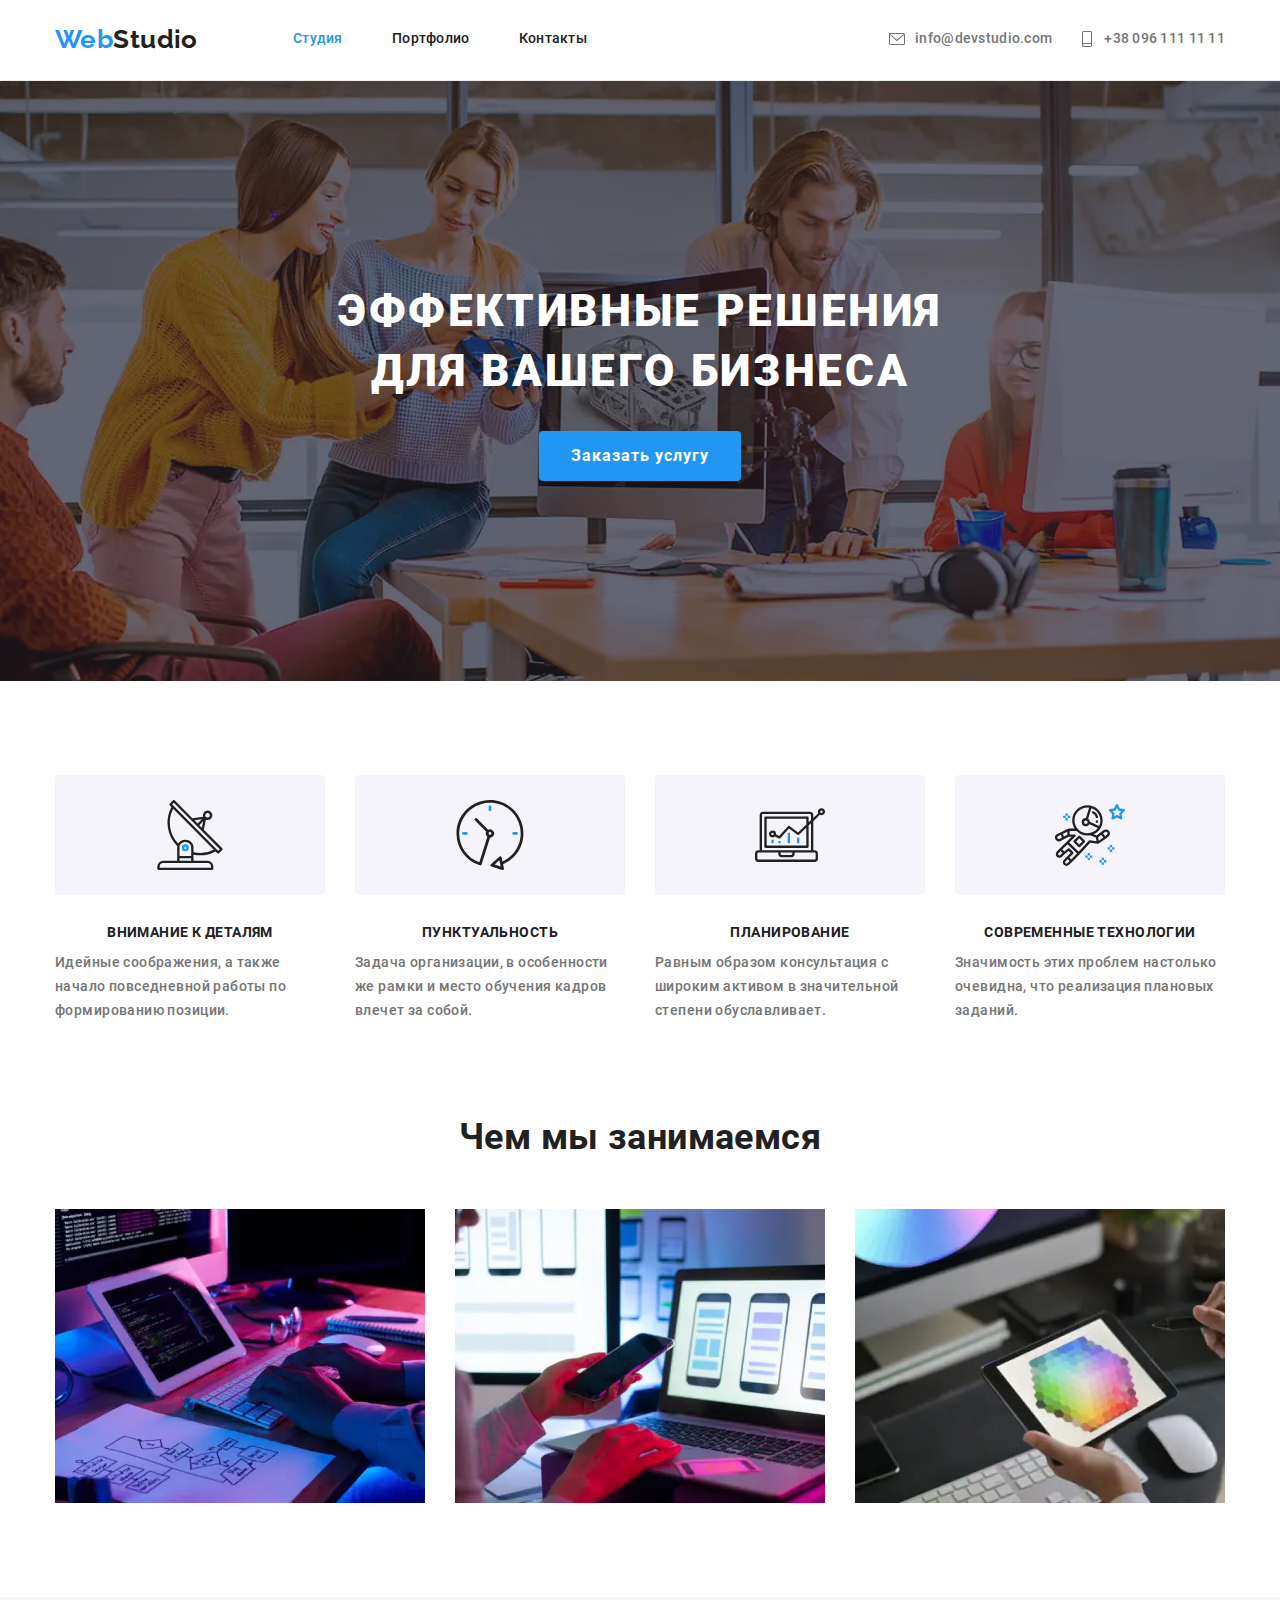
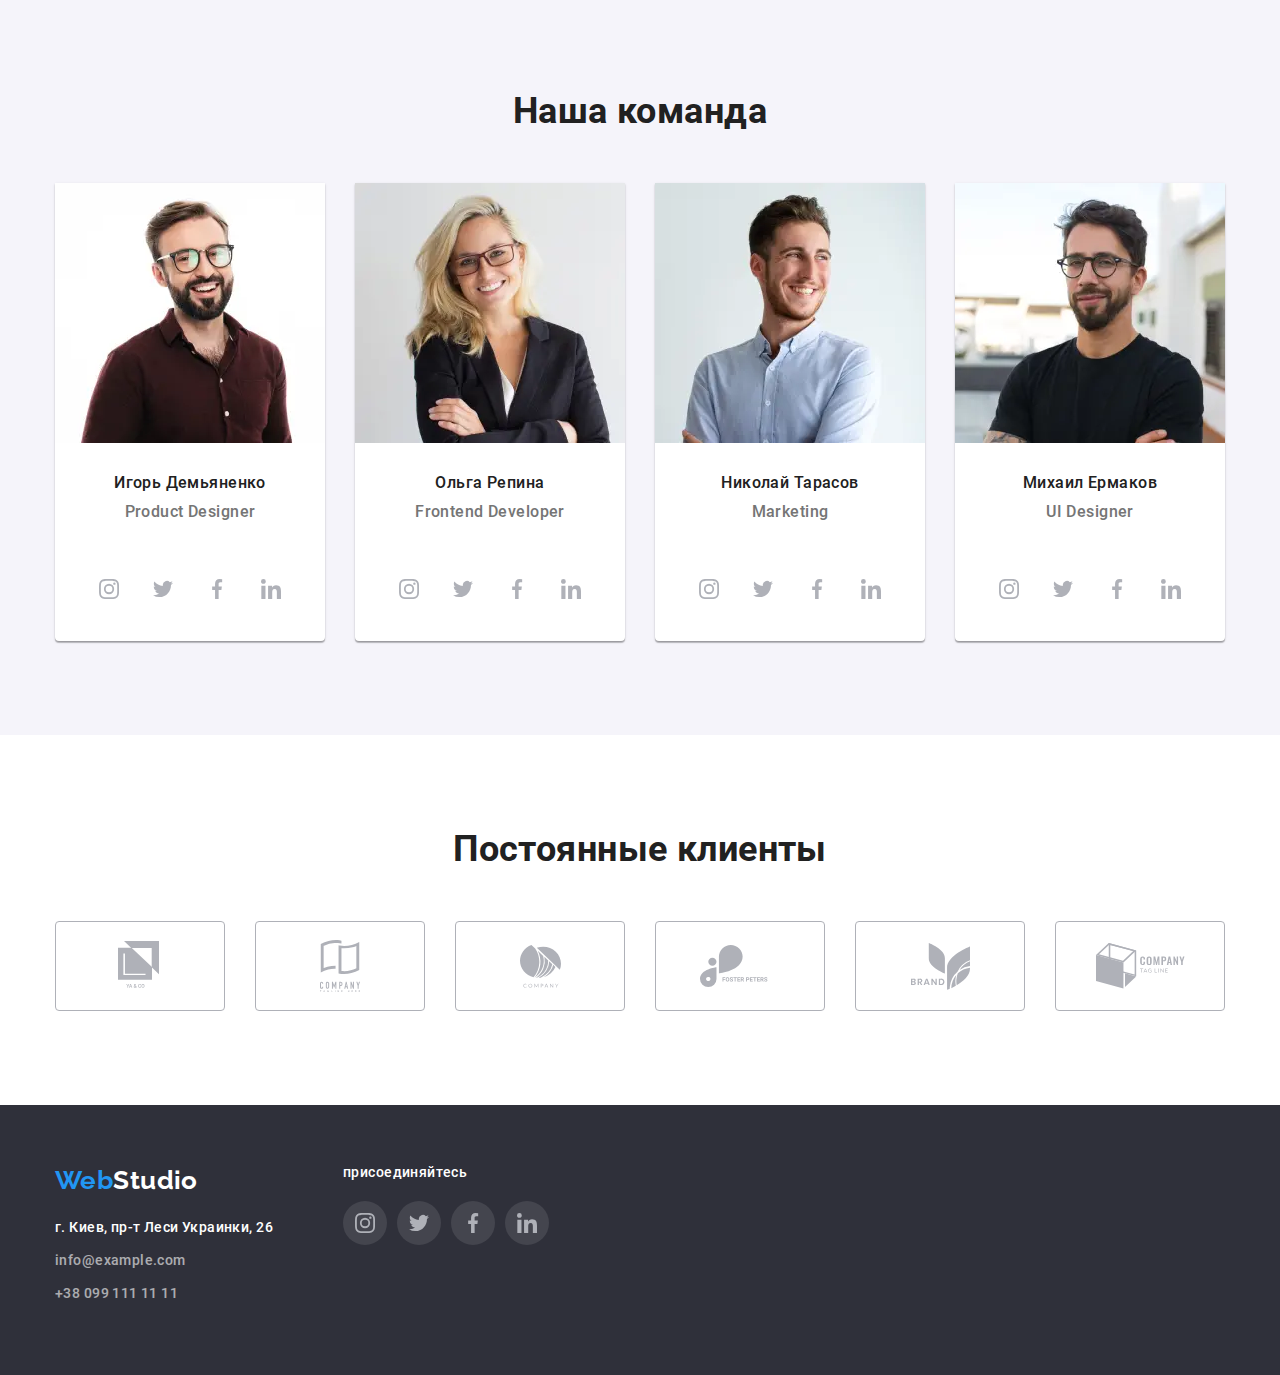
==== commit d3c9e09d: "Update index.html" ====
--- a/index.html
+++ b/index.html
@@ -2,7 +2,7 @@
 <html lang="ru-RU">
 <head>
     <meta charset="UTF-8">
-    <meta name="viewport" content="width=1600, initial-scale=1.0">
+    <meta name="viewport" content="width=divice-width, initial-scale=1">
     <link href="https://fonts.googleapis.com/css2?family=Raleway:wght@700&display=swap" rel="stylesheet">
     <link rel="stylesheet" href="https://cdnjs.cloudflare.com/ajax/libs/modern-normalize/1.0.0/modern-normalize.css">
     <link rel="stylesheet" href="./css/style.css">
--- a/css/style.css
+++ b/css/style.css
@@ -78,8 +78,6 @@
     background: var(--document-background);
 }
 body {
-    width: 1600px;
-    margin: 0 auto;
     font: 500 14px/1.14 Roboto;
     letter-spacing: 0.03em;
     color: var(--text-grey);
@@ -189,6 +187,7 @@
     width: 100%;
     text-align: center;
     background: linear-gradient(rgba(47, 48, 58, 0.4), rgba(47, 48, 58, 0.4) 100%), url('../img/hero-img.webp') center no-repeat;
+    background-size: cover;
 }
 .bussines-solution .content {
     padding: 200px 0;
